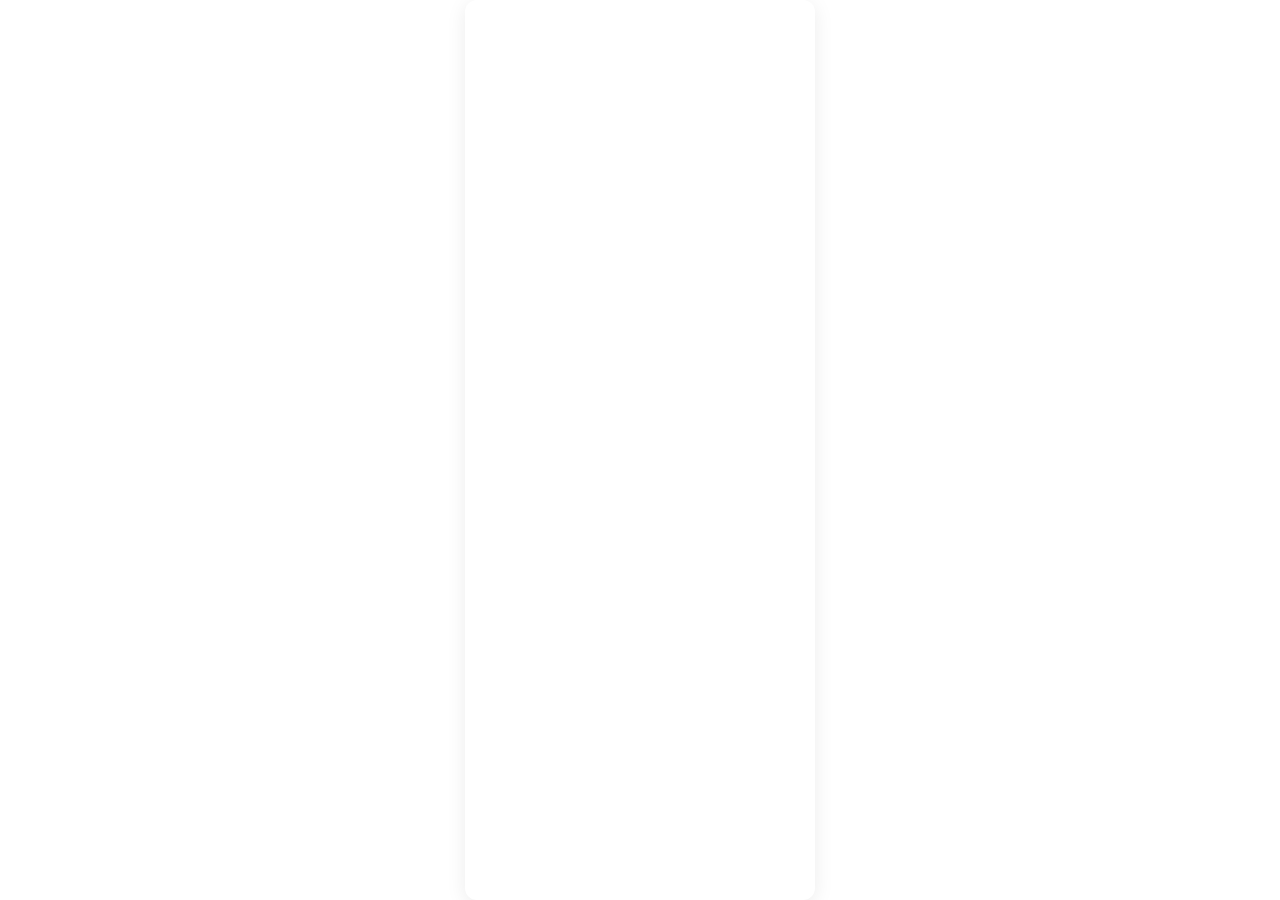
==== CSS_practice/index.html @ 9ec5fbdd "CSS_pratice" ====
<!DOCTYPE html>
<html lang="en">
<head>
    <meta charset="UTF-8">
    <meta name="viewport" content="width=device-width, initial-scale=1.0">
    <title>Travel Card Challenge</title>
    <link rel="stylesheet" href="style.css">
</head>
<body>
  <main class="parent">
    <section class="item1"></section>
    <section class="item2"></section>
  </main>  
</body>
</html>
---- CSS_practice/style.css ----
/* CSS Reset */
* {
  margin: 0;
  padding: 0;
  box-sizing: border-box;
}

html, body {
  height: 100%;
}

body {
  font-family: Arial, sans-serif;
  line-height: 1.6;
}

h1, h2, h3, h4, h5, h6 {
  margin-bottom: 0.5em;
}

p {
  margin-bottom: 1em;
}

ul, ol {
  margin-bottom: 1em;
  padding-left: 2em;
}

a {
  text-decoration: none;
  color: inherit;
}

img {
  max-width: 100%;
  height: auto;
}

/* code strat here*/
body{
    display:flex;
    min-height: 100vh;
    justify-content: center;
    align-content: center;
}

.parent{
    display: flex;
    flex-direction: column;
    border-radius: 12px;
    box-shadow: 0 4px 20px rgba(0,0,0,0.08);
    width: 350px;
    
}
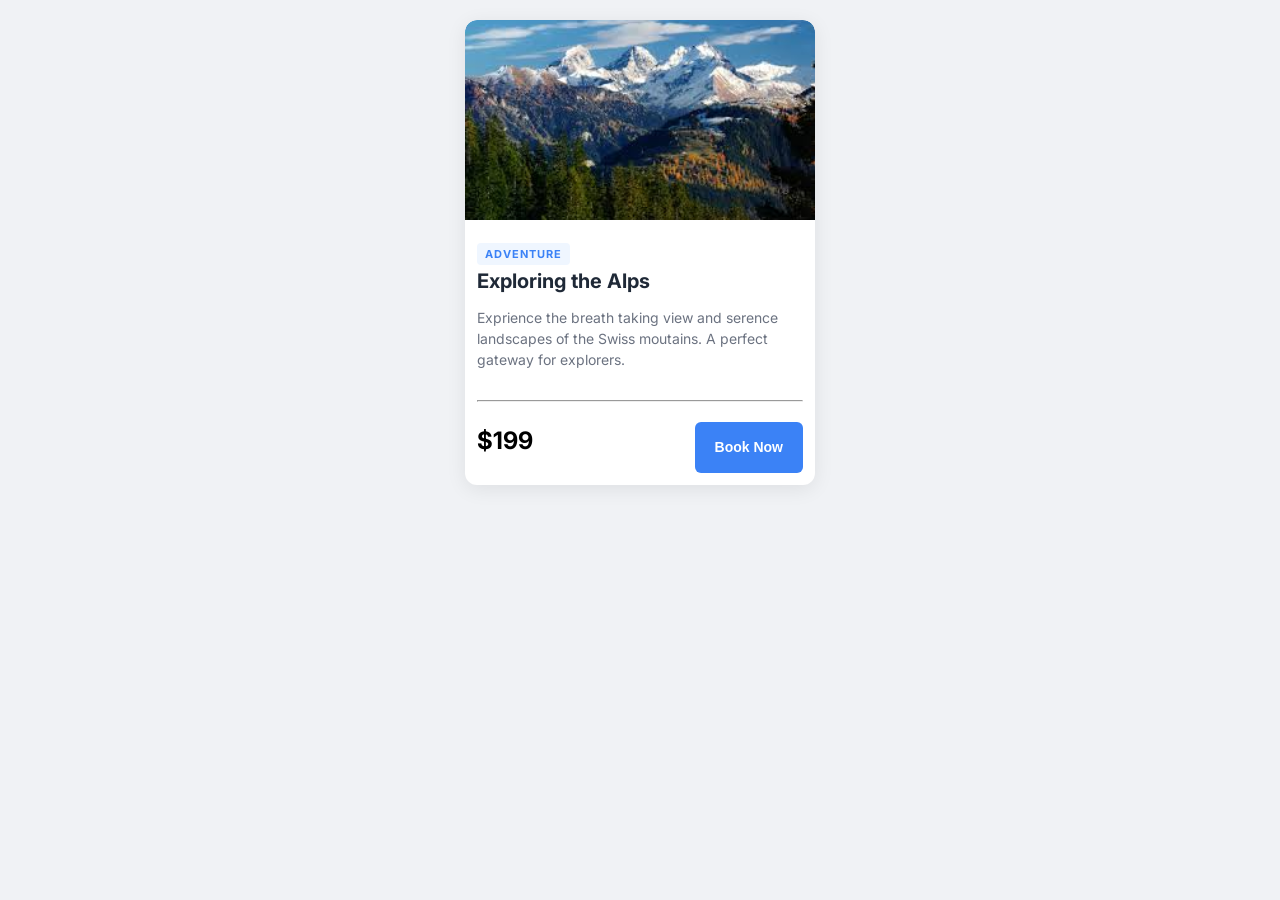
==== commit 05d118ad: "CSS_practice(100%)" ====
--- a/CSS_practice/index.html
+++ b/CSS_practice/index.html
@@ -5,11 +5,28 @@
     <meta name="viewport" content="width=device-width, initial-scale=1.0">
     <title>Travel Card Challenge</title>
     <link rel="stylesheet" href="style.css">
+    <link rel="preconnect" href="https://fonts.googleapis.com">
+    <link rel="preconnect" href="https://fonts.gstatic.com" crossorigin>
+    <link href="https://fonts.googleapis.com/css2?family=Inter:ital,opsz,wght@0,14..32,100..900;1,14..32,100..900&display=swap" rel="stylesheet">
 </head>
 <body>
   <main class="parent">
-    <section class="item1"></section>
-    <section class="item2"></section>
+    <section class="item1">
+        <img src="assets\alps.jfif" alt="alps mountains">
+    </section>
+    <section class="item2">
+        <span class="subject"> Adventure</span>
+        <h2 class="title">Exploring the Alps</h2>
+        <p>
+            Exprience the breath taking view and serence landscapes of the 
+            Swiss moutains. A perfect gateway for explorers.
+        </p>
+        <hr>
+        <footer>
+            <h2>$199</h2>
+            <button>Book Now</button>
+        </footer>
+    </section>
   </main>  
 </body>
 </html>
--- a/CSS_practice/style.css
+++ b/CSS_practice/style.css
@@ -40,9 +40,11 @@
 /* code strat here*/
 body{
     display:flex;
-    min-height: 100vh;
+    min-height: auto;
     justify-content: center;
     align-content: center;
+    background-color: #f0f2f5;
+    padding: 20px;
 }
 
 .parent{
@@ -51,5 +53,71 @@
     border-radius: 12px;
     box-shadow: 0 4px 20px rgba(0,0,0,0.08);
     width: 350px;
-    
+    min-height: auto;
+    font-family: 'Inter';
+    background: #ffffff;
+    height: fit-content;
+    overflow: hidden
+}
+
+img{
+    width: 100%;
+    height: 200px;
+    object-fit: cover;
+    border-top-left-radius: 12px;
+    border-top-right-radius: 12px;
+}
+ .item2{
+    margin: 12px;
+ }
+.subject{
+    color: #3b82f6;
+    background-color: #eff6ff;
+    font-size: 11px;
+    font-weight: 700;
+    text-transform: uppercase;
+    letter-spacing: 1px;
+    padding: 4px 8px;
+    border-radius: 4px;
+    align-self: flex-start; 
+}
+
+.title {
+    font-size: 20px;
+    font-weight: 700;
+    color: #1f2937;
+}
+
+p{
+    line-height: 1.5;
+    color: #6b7280;
+    font-size: 14px;
+}
+
+hr{
+    margin-top: 30px;
+    margin-bottom: 20px;
+    background-color: #6b7280;
+}
+
+footer{
+    display: flex;
+       justify-content: space-between;
+}
+
+button{
+    background-color: #3b82f6;
+    color: white;
+    border: none;
+    padding: 10px 20px;
+    border-radius: 6px;
+    font-weight: 600;
+    font-size: 14px;
+    cursor: pointer;
+    transition: background-color 0.3s ease-in-out;
+
+}
+
+button:hover{
+    background-color: #2563eb;
 }
